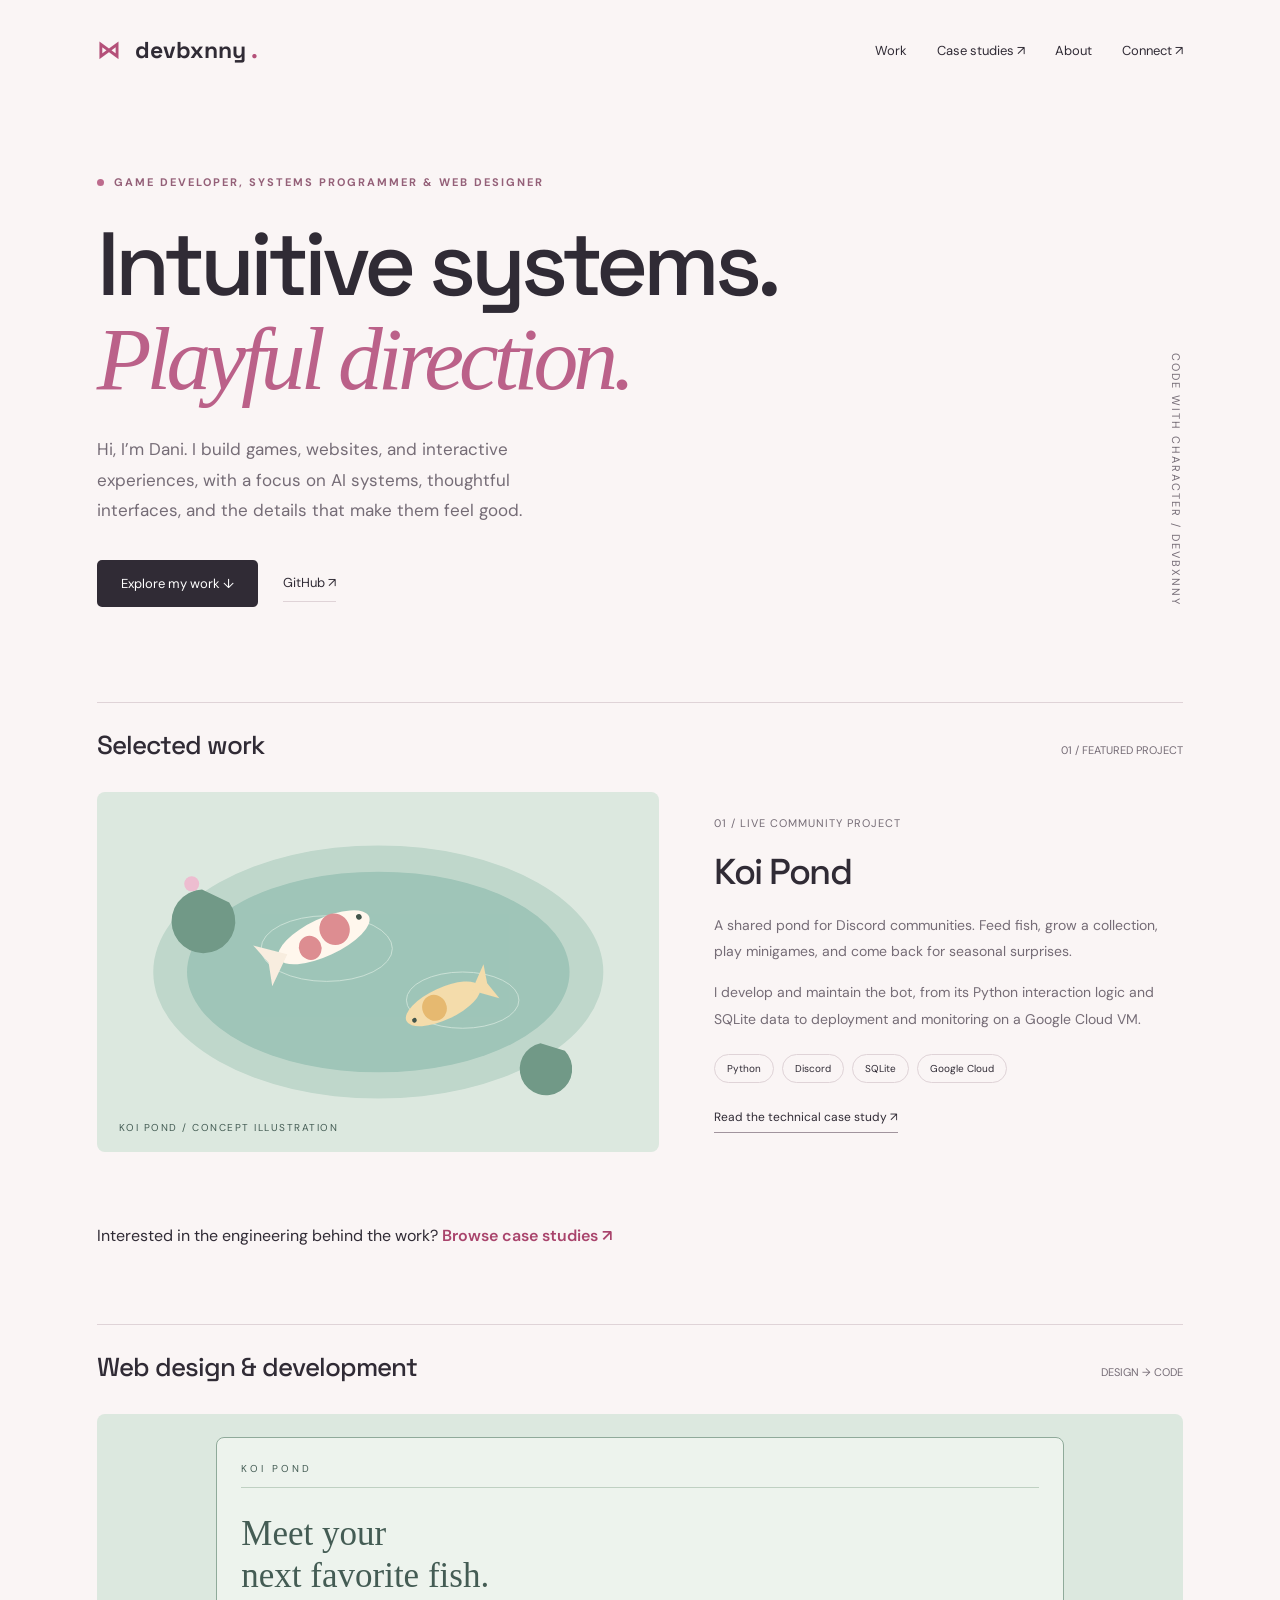
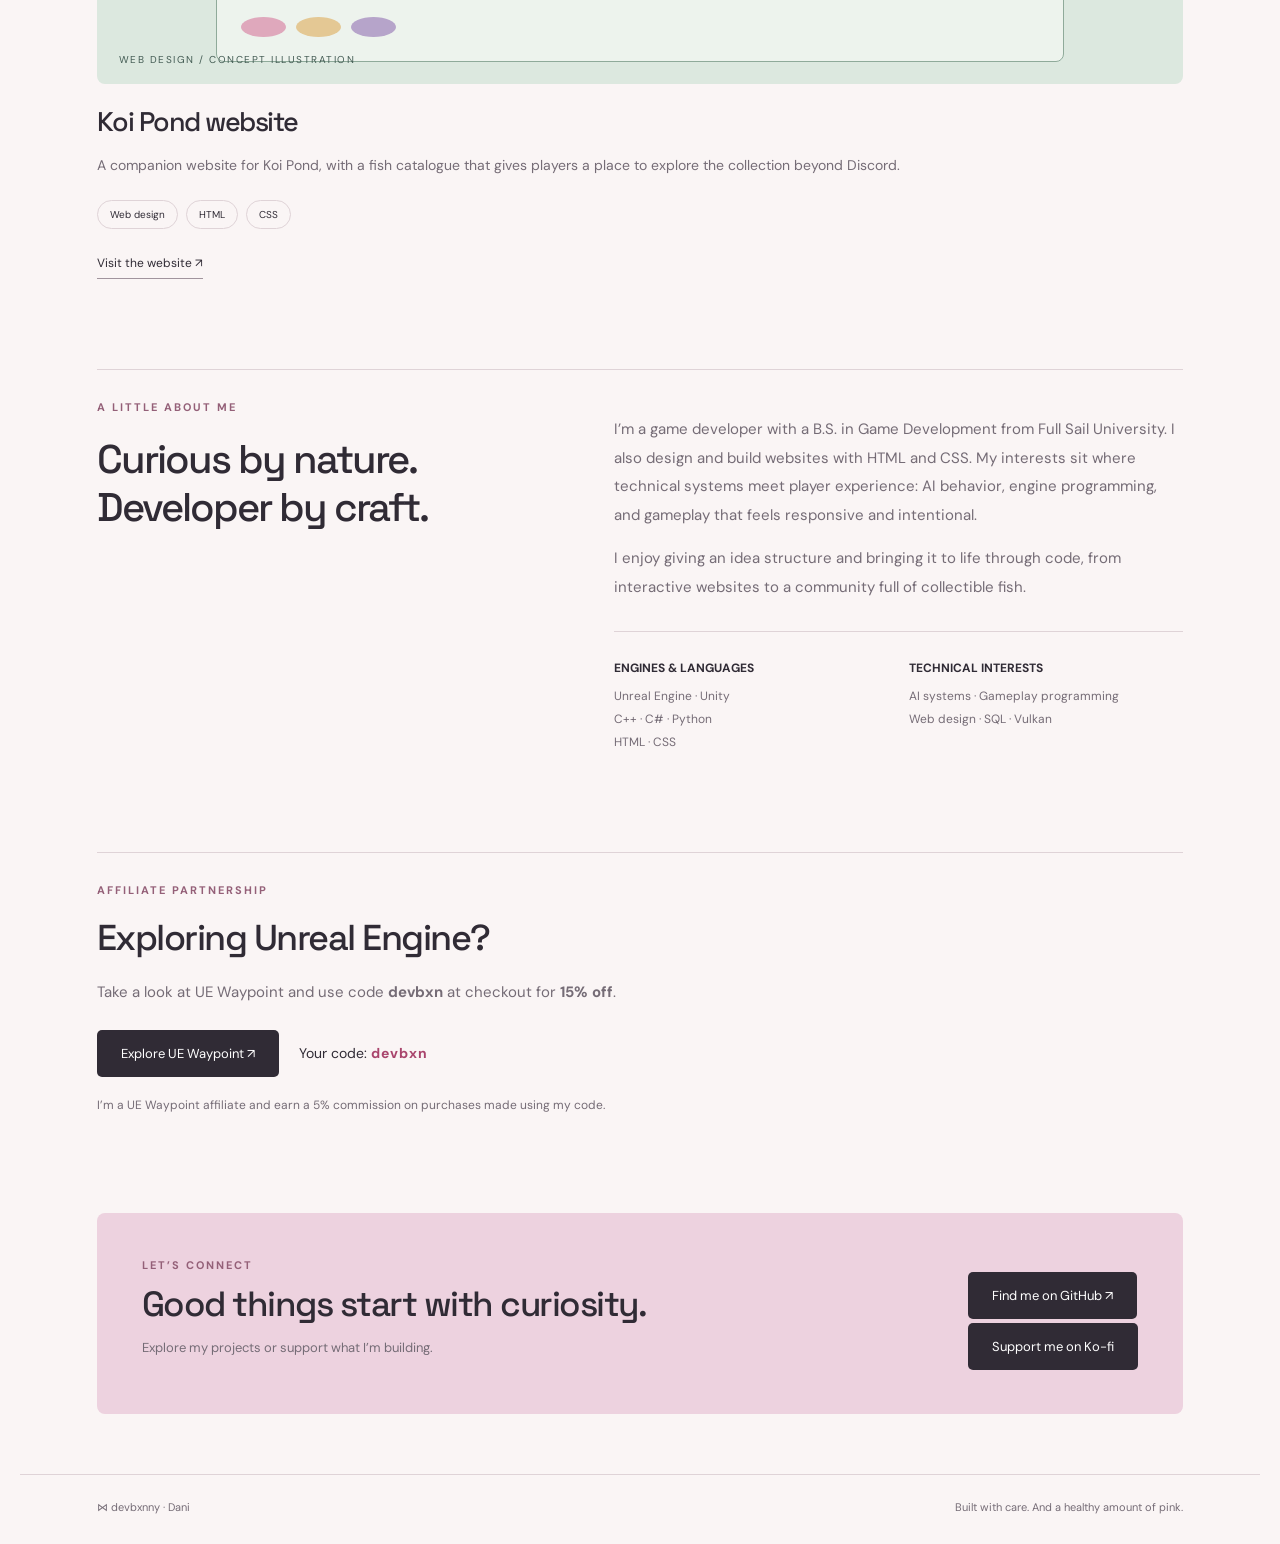
==== index.html @ 96ceda7b "Add files via upload" ====
<!doctype html>
<html lang="en">
  <head>
    <meta charset="utf-8">
    <meta name="viewport" content="width=device-width,initial-scale=1">
    <meta name="description" content="devbxnny's portfolio: game development, AI systems, and playful interactive experiences.">
    <title>
      devbxnny • Game Developer
    </title>
    <link rel="stylesheet" href="styles.css">
  </head>
  <body>
    <nav>
      <a class="brand" href="#">
        <span class="bow">
          ⋈
        </span>
        devbxnny
        <span style="color:#b45079">
          .
        </span>
      </a>
      <div class="links">
        <a href="#work">
          Work
        </a>
        <a href="studies/index.html">Case studies ↗</a>
        <a href="#about">
          About
        </a>
        <a href="#contact">
          Connect ↗
        </a>
      </div>
    </nav>
    <main>
      <section class="hero">
        <div class="eyebrow">
          <span class="dot">
          </span>
          Game developer, systems programmer & web designer
        </div>
        <h1>
          Intuitive systems.
          <br>
          <em>Playful direction.</em>
        </h1>
        <p class="intro">
          Hi, I’m Dani. I build games, websites, and interactive experiences, with a focus on AI systems, thoughtful interfaces, and the details that make them feel good.
        </p>
        <div class="actions">
          <a class="button" href="#work">
            Explore my work ↓
          </a>
          <a class="textlink" href="https://github.com/devbxnny" target="_blank" rel="noopener">
            GitHub ↗
          </a>
        </div>
        <span class="hero-index">
          CODE WITH CHARACTER / DEVBXNNY
        </span>
      </section>
      <section id="work">
        <div class="section-top">
          <h2>
            Selected work
          </h2>
          <span>
            01 / FEATURED PROJECT
          </span>
        </div>
        <article class="project">
          <div class="art pond">
            <svg viewBox="0 0 600 360" role="img" aria-label="Illustrated koi pond">
              <rect width="600" height="360" fill="#dce8df"/>
              <ellipse cx="300" cy="180" rx="240" ry="135" fill="#bfd7cb"/>
              <ellipse cx="300" cy="180" rx="204" ry="107" fill="#9fc5b8"/>
              <g fill="none" stroke="#e0eee5" opacity=".7">
                <ellipse cx="245" cy="155" rx="70" ry="35"/>
                <ellipse cx="390" cy="210" rx="60" ry="30"/>
              </g>
              <g transform="translate(242 143) rotate(-25)">
                <ellipse rx="53" ry="20" fill="#fff7ed"/>
                <path d="M-43 0 L-72 -24 L-65 0 L-72 24 Z" fill="#f8eddf"/>
                <ellipse cx="14" cy="-3" rx="16" ry="17" fill="#dd8d91"/>
                <ellipse cx="-18" cy="4" rx="12" ry="13" fill="#dd8d91"/>
                <circle cx="43" cy="-4" r="3" fill="#42554b"/>
              </g>
              <g transform="translate(369 214) rotate(155)">
                <ellipse rx="43" ry="17" fill="#f4dcab"/>
                <path d="M-34 0 L-57 -20 L-52 0 L-57 20 Z" fill="#f4dcab"/>
                <ellipse cx="10" cy="0" rx="13" ry="14" fill="#e6b970"/>
                <circle cx="35" cy="-3" r="2.5" fill="#42554b"/>
              </g>
              <g fill="#719987">
                <path d="M112 92 A34 34 0 1 0 141 106 L112 92"/>
                <path d="M473 256 A28 28 0 1 0 499 264 L473 256"/>
              </g>
              <circle cx="101" cy="86" r="8" fill="#edbdd0"/>
            </svg>
            <span class="art-caption">
              KOI POND / CONCEPT ILLUSTRATION
            </span>
          </div>
          <div>
            <span class="project-number">
              01 / LIVE COMMUNITY PROJECT
            </span>
            <h3>
              Koi Pond
            </h3>
            <p>
              A shared pond for Discord communities. Feed fish, grow a collection, play minigames, and come back for seasonal surprises.
            </p>
            <p>
              I develop and maintain the bot, from its Python interaction logic and SQLite data to deployment and monitoring on a Google Cloud VM.
            </p>
            <div class="tags">
              <span>
                Python
              </span>
              <span>
                Discord
              </span>
              <span>
                SQLite
              </span>
              <span>
                Google Cloud
              </span>
            </div>
            <a href="studies/koi-pond.html">Read the technical case study ↗</a>
          </div>
        </article>
        <p class="study-teaser">Interested in the engineering behind the work? <a href="studies/index.html">Browse case studies ↗</a></p>
      </section>
      <section id="web" style="margin-top:75px">
        <div class="section-top">
          <h2>
            Web design & development
          </h2>
          <span>
            DESIGN → CODE
          </span>
        </div>
        <div class="small-projects" style="grid-template-columns:1fr">

          <article>
            <div class="art room-art" style="background:#dce8df">
              <div style="width:78%;border:1px solid #8faa9a;border-radius:8px;padding:24px;background:#edf3ed;color:#445c54">
                <div style="font-size:10px;letter-spacing:3px;border-bottom:1px solid #bfd0c2;padding-bottom:12px">
                  KOI POND
                </div>
                <div style="font-family:Georgia,serif;font-size:35px;line-height:1.2;margin-top:25px">
                  Meet your
                  <br>
                  next favorite fish.
                </div>
                <div style="display:flex;gap:10px;margin-top:20px">
                  <span style="width:45px;height:20px;background:#dfa8bc;border-radius:50%">
                  </span>
                  <span style="width:45px;height:20px;background:#e4c894;border-radius:50%">
                  </span>
                  <span style="width:45px;height:20px;background:#b6a4ca;border-radius:50%">
                  </span>
                </div>
              </div>
              <span class="art-caption">
                WEB DESIGN / CONCEPT ILLUSTRATION
              </span>
            </div>
            <h3>
              Koi Pond website
            </h3>
            <p>
              A companion website for Koi Pond, with a fish catalogue that gives players a place to explore the collection beyond Discord.
            </p>
            <div class="tags">
              <span>
                Web design
              </span>
              <span>
                HTML
              </span>
              <span>
                CSS
              </span>
            </div>
            <a href="https://devbxnny.github.io/koipond-site/" target="_blank" rel="noopener">Visit the website ↗</a>
          </article>
        </div>
      </section>
      <section id="about" class="about">
        <div>
          <div class="eyebrow">
            A little about me
          </div>
          <h2>
            Curious by nature.
            <br>
            Developer by craft.
          </h2>
        </div>
        <div>
          <p>
            I’m a game developer with a B.S. in Game Development from Full Sail University. I also design and build websites with HTML and CSS. My interests sit where technical systems meet player experience: AI behavior, engine programming, and gameplay that feels responsive and intentional.
          </p>
          <p>
            I enjoy giving an idea structure and bringing it to life through code, from interactive websites to a community full of collectible fish.
          </p>
          <div class="skills">
            <div>
              <b>
                ENGINES & LANGUAGES
              </b>
              <p>
                Unreal Engine · Unity
                <br>
                C++ · C# · Python
                <br>
                HTML · CSS
              </p>
            </div>
            <div>
              <b>
                TECHNICAL INTERESTS
              </b>
              <p>
                AI systems · Gameplay programming
                <br>
                Web design · SQL · Vulkan
              </p>
            </div>
          </div>
        </div>
      </section>
      <section id="waypoint" class="affiliate" aria-labelledby="waypoint-title">
        <div class="eyebrow">Affiliate partnership</div>
        <h2 id="waypoint-title">Exploring Unreal Engine?</h2>
        <p>
          Take a look at UE Waypoint and use code <strong>devbxn</strong>
          at checkout for <strong>15% off</strong>.
        </p>
        <div class="affiliate-actions">
          <a class="button" href="https://waypoint.equalgamesindustries.com/"
             target="_blank" rel="sponsored noopener">Explore UE Waypoint ↗</a>
          <span class="affiliate-code">Your code: <strong>devbxn</strong></span>
        </div>
        <p class="affiliate-disclosure">
          I’m a UE Waypoint affiliate and earn a 5% commission on purchases
          made using my code.
        </p>
      </section>
      <section id="contact" class="contact">
        <div>
          <div class="eyebrow">Let’s connect</div>
          <h2>Good things start with curiosity.</h2>
          <p>Explore my projects or support what I’m building.</p>
        </div>
        <div class="contact-actions">
          <a class="button" href="https://github.com/devbxnny" target="_blank" rel="noopener">Find me on GitHub ↗</a>
          <div class="kofi-widget">
            <script src="https://storage.ko-fi.com/cdn/widget/Widget_2.js"></script>
            <script>
              if (typeof kofiwidget2 !== 'undefined') {
                kofiwidget2.init('Support me on Ko-fi', '#72a4f2', 'V7V858H6Z');
                kofiwidget2.draw();
              } else {
                document.write('<a class="button" href="https://ko-fi.com/V7V858H6Z" target="_blank" rel="noopener">Support me on Ko-fi</a>');
              }
            </script>
            <noscript><a class="button" href="https://ko-fi.com/V7V858H6Z">Support me on Ko-fi</a></noscript>
          </div>
        </div>
      </section>
    </main>
    <footer>
      <span>
        ⋈ devbxnny · Dani
      </span>
      <span>
        Built with care. And a healthy amount of pink.
      </span>
    </footer>
  </body>
</html>
---- styles.css ----
@import url('https://fonts.googleapis.com/css2?family=DM+Sans:wght@400;500;600;700&family=Space+Grotesk:wght@400;500;600;700&display=swap');
:root {
  --bg:#faf5f5;
  --ink:#302b35;
  --pink:#e895b5;
  --line:#dfd3d7;
  --muted:#756c76
}

* {
  box-sizing:border-box
}

html {
  scroll-behavior:smooth
}

body {
  margin:0;
  background:var(--bg);
  color:var(--ink);
  font-family:'DM Sans',sans-serif
}

a {
  color:inherit;
  text-decoration:none
}

button {
  font:inherit
}

nav,main,footer {
  max-width:1240px;
  margin:auto;
  padding:0 6%
}

nav {
  height:100px;
  display:flex;
  align-items:center;
  justify-content:space-between
}

.brand {
  font-family:'Space Grotesk',sans-serif;
  font-weight:700;
  font-size:23px
}

.bow {
  color:#b45079;
  margin-right:9px
}

nav .links {
  display:flex;
  gap:30px;
  font-size:13px
}

nav a:hover {
  color:#a9446c
}

.hero {
  padding:75px 0 95px;
  position:relative
}

.eyebrow {
  text-transform:uppercase;
  letter-spacing:2px;
  font-size:11px;
  font-weight:700;
  color:#946078;
  display:flex;
  align-items:center;
  gap:10px
}

.dot {
  width:7px;
  height:7px;
  background:#bd6b8d;
  border-radius:50%
}

h1,h2,h3 {
  font-family:'Space Grotesk',sans-serif
}

h1 {
  font-size:clamp(54px,7vw,92px);
  font-weight:500;
  line-height:1.05;
  letter-spacing:-5px;
  margin:28px 0;
  max-width:850px
}

h1 em {
  font-family:Georgia,serif;
  color:#bb6189;
  font-weight:400
}

.intro {
  max-width:500px;
  color:var(--muted);
  font-size:17px;
  line-height:1.8
}

.actions {
  display:flex;
  gap:25px;
  align-items:center;
  margin-top:34px
}

.button {
  background:var(--ink);
  color:white;
  padding:15px 24px;
  border-radius:5px;
  font-size:13px
}

.textlink {
  font-size:13px;
  border-bottom:1px solid var(--line);
  padding:10px 0
}

.hero-index {
  position:absolute;
  right:0;
  bottom:96px;
  font-size:11px;
  color:var(--muted);
  writing-mode:vertical-rl;
  letter-spacing:2px
}

.section-top {
  border-top:1px solid var(--line);
  padding-top:25px;
  display:flex;
  align-items:baseline;
  justify-content:space-between;
  margin-bottom:30px
}

.section-top h2 {
  font-size:26px;
  font-weight:500;
  margin:0;
  letter-spacing:-1px
}

.section-top span {
  font-size:11px;
  color:var(--muted)
}

.project {
  display:grid;
  grid-template-columns:1.2fr 1fr;
  gap:55px;
  align-items:center;
  margin-bottom:70px
}

.art {
  height:360px;
  background:#efc5d6;
  border-radius:8px;
  overflow:hidden;
  position:relative
}

.pond {
  background:#dce8df
}

.pond svg {
  width:100%;
  height:100%
}

.art-caption {
  position:absolute;
  bottom:18px;
  left:22px;
  font-size:10px;
  letter-spacing:1.5px;
  color:#445c54
}

.project-number {
  font-size:11px;
  color:var(--muted);
  letter-spacing:1px
}

h3 {
  font-size:36px;
  font-weight:500;
  letter-spacing:-1.5px;
  margin:17px 0
}

.project p {
  font-size:14px;
  color:var(--muted);
  line-height:1.9
}

.tags {
  display:flex;
  flex-wrap:wrap;
  gap:8px;
  margin:22px 0
}

.tags span {
  font-size:10px;
  border:1px solid var(--line);
  border-radius:25px;
  padding:7px 12px
}

.project a {
  display:inline-block;
  font-size:12px;
  border-bottom:1px solid #a1949d;
  padding-bottom:7px
}

.small-projects {
  display:grid;
  grid-template-columns:1fr 1fr;
  gap:30px
}

.small-projects .art {
  height:270px
}

.small-projects h3 {
  font-size:27px;
  margin:20px 0 12px
}

.small-projects a {
  display:inline-block;
  font-size:12px;
  border-bottom:1px solid #a1949d;
  padding-bottom:7px
}

.small-projects p {
  font-size:14px;
  color:var(--muted);
  line-height:1.8
}

.system-art {
  background:#33343e;
  display:flex;
  align-items:center;
  justify-content:center
}

.tree {
  position:relative;
  width:230px;
  height:175px
}

.node {
  position:absolute;
  border:1px solid #dca6c0;
  background:#43404e;
  width:46px;
  height:46px;
  transform:rotate(45deg);
  border-radius:6px;
  box-shadow:0 0 24px #df92b320
}

.node:nth-child(1) {
  left:92px;
  top:0
}

.node:nth-child(2) {
  left:20px;
  top:115px
}

.node:nth-child(3) {
  left:164px;
  top:115px
}

.tree svg {
  position:absolute;
  width:230px;
  height:175px
}

.room-art {
  background:#f0d9d9;
  display:flex;
  align-items:center;
  justify-content:center
}

.room {
  width:230px;
  height:180px;
  border:2px solid #b88498;
  background:#f7e9e7;
  box-shadow:16px 16px 0 #d9b3c1;
  position:relative
}

.window {
  position:absolute;
  top:20px;
  left:85px;
  width:62px;
  height:60px;
  background:linear-gradient(90deg,transparent 47%,#c198aa 47%,#c198aa 53%,transparent 53%),linear-gradient(transparent 47%,#c198aa 47%,#c198aa 53%,transparent 53%),#d5e4e5;
  border:3px solid #c198aa
}

.bed {
  position:absolute;
  left:20px;
  bottom:20px;
  width:100px;
  height:45px;
  background:#df9eb9;
  border:2px solid #b88498;
  border-radius:5px
}

.bed:before {
  content:'';
  position:absolute;
  background:#fff6f4;
  left:4px;
  top:5px;
  width:28px;
  height:25px;
  border-radius:3px
}

.plant {
  position:absolute;
  right:26px;
  bottom:20px;
  width:26px;
  height:30px;
  background:#b67c94;
  border-radius:0 0 8px 8px
}

.plant:before {
  content:'';
  position:absolute;
  width:25px;
  height:40px;
  left:0;
  bottom:24px;
  border-radius:80% 0;
  background:#87a591;
  transform:rotate(-20deg)
}

.about {
  display:grid;
  grid-template-columns:1fr 1.3fr;
  gap:80px;
  margin:90px 0;
  padding-top:30px;
  border-top:1px solid var(--line)
}

.about h2 {
  font-size:40px;
  letter-spacing:-2px;
  font-weight:500;
  line-height:1.2;
  margin:22px 0
}

.about p {
  color:var(--muted);
  font-size:15px;
  line-height:1.9
}

.skills {
  display:grid;
  grid-template-columns:1fr 1fr;
  gap:20px;
  border-top:1px solid var(--line);
  margin-top:30px;
  padding-top:24px
}

.skills b {
  font-size:12px
}

.skills p {
  font-size:12px;
  margin:8px 0
}

.contact {
  background:#edd2df;
  border-radius:8px;
  padding:45px;
  display:flex;
  align-items:center;
  justify-content:space-between;
  margin-bottom:60px
}

.contact h2 {
  font-size:35px;
  letter-spacing:-1.5px;
  font-weight:500;
  margin:10px 0
}

.contact p {
  font-size:13px;
  color:var(--muted)
}

footer {
  border-top:1px solid var(--line);
  padding-top:25px;
  padding-bottom:30px;
  display:flex;
  justify-content:space-between;
  font-size:11px;
  color:var(--muted)
}

a:focus-visible {
  outline:3px solid #b45079;
  outline-offset:5px
}

@media(max-width:700px) {
  nav {
    height:80px
  }
  .links {
    gap:16px!important
  }
  .hero {
    padding:50px 0 65px
  }
  h1 {
    letter-spacing:-3px
  }
  .hero-index {
    display:none
  }
  .project,.about {
    grid-template-columns:1fr;
    gap:25px
  }
  .small-projects {
    grid-template-columns:1fr
  }
  .art {
    height:280px
  }
  .about {
    margin:65px 0;
    gap:5px
  }
  .contact {
    padding:28px;
    display:block
  }
  .contact .button {
    display:inline-block;
    margin-top:15px
  }
  footer {
    gap:20px;
    line-height:1.7
  }
  .section-top span {
    max-width:100px;
    text-align:right
  }
}

/* UE Waypoint affiliate partnership */
.affiliate {
  border-top: 1px solid var(--line);
  padding: 30px 0 50px;
  margin-bottom: 35px;
}

.affiliate h2 {
  font-size: clamp(28px, 4vw, 36px);
  font-weight: 500;
  letter-spacing: -1.5px;
  margin: 18px 0;
}

.affiliate p {
  max-width: 600px;
  font-size: 15px;
  line-height: 1.8;
  color: var(--muted);
}

.affiliate-actions {
  display: flex;
  flex-wrap: wrap;
  align-items: center;
  gap: 20px;
  margin: 24px 0 18px;
}

.affiliate-code {
  font-size: 14px;
}

.affiliate-code strong {
  color: #a9446c;
  letter-spacing: 1px;
}

.affiliate .affiliate-disclosure {
  font-size: 12px;
}

/* GitHub and Ko-fi contact buttons */
.contact { gap: 30px; flex-wrap: wrap; }
.contact-actions { display: flex; flex-direction: column; align-items: flex-start; gap: 16px; }
.contact-actions > .button { display: inline-block; text-align: center; }
@media (max-width: 700px) {
  .contact-actions { margin-top: 24px; }
  .contact-actions .button { margin-top: 0; }
}

/* Portfolio case study pages */
.study-hero{padding:85px 0 48px;max-width:850px}
.study-hero h1{font-size:clamp(44px,7vw,82px);letter-spacing:-3px;line-height:1.05;margin:16px 0 22px}
.study-hero p{font-size:18px;line-height:1.8;color:var(--muted);max-width:700px}
.study-eyebrow{font-size:11px;letter-spacing:2px;text-transform:uppercase;color:#a9446c;font-weight:700}
.study-grid{display:grid;grid-template-columns:repeat(2,minmax(0,1fr));gap:22px;margin:24px 0 90px}
.study-card{border:1px solid var(--line);border-radius:12px;padding:32px;background:#fffdfd;display:flex;flex-direction:column;gap:12px}
.study-card h2{font-size:30px;margin:0;font-weight:500}
.study-card p{color:var(--muted);line-height:1.8;margin:0}
.study-card a,.study-teaser a,.study-content a{color:#a9446c;font-weight:600}
.study-card .tags{margin:8px 0}
.study-content{max-width:820px;padding-bottom:85px}
.study-content section{border-top:1px solid var(--line);padding:34px 0}
.study-content h2{font-size:clamp(25px,4vw,36px);font-weight:500;letter-spacing:-1px;margin:0 0 15px}
.study-content p,.study-content li{line-height:1.9;color:var(--muted);font-size:16px}
.study-content ul{padding-left:24px}
.study-meta{display:flex;gap:10px;flex-wrap:wrap;margin:28px 0}
.study-meta span{border:1px solid var(--line);border-radius:100px;padding:8px 14px;font-size:12px}
.study-note{padding:20px 24px;background:#f7edf1;border-left:3px solid #b45079;border-radius:6px;color:#624b57;line-height:1.7}
.study-teaser{margin-top:24px;line-height:1.7}
.study-back{display:inline-block;margin-top:35px;color:#a9446c}
@media(max-width:700px){.study-grid{grid-template-columns:1fr}.study-hero{padding:55px 0 30px}.study-card{padding:24px}}

/* Rich technical case study */
.case-stats{display:grid;grid-template-columns:repeat(3,1fr);gap:12px;margin:30px 0 12px}.case-stats div{padding:19px;background:#f8edf2;border:1px solid var(--line);border-radius:12px;display:flex;flex-direction:column;gap:6px}.case-stats strong{font-size:clamp(23px,3vw,36px);color:#a9446c}.case-stats span,.case-footnote{font-size:12px!important;color:var(--muted)!important;line-height:1.6!important}.case-figure{margin:25px 0 34px}.case-figure a{display:block;border:1px solid var(--line);border-radius:12px;overflow:hidden;background:#f5e7ee}.case-figure img{display:block;width:100%;height:auto;max-height:700px;object-fit:contain;object-position:left center}.case-figure figcaption{font-size:13px;color:var(--muted);line-height:1.6;margin-top:10px}.case-hero-image img{max-height:680px}.case-gallery{display:grid;grid-template-columns:repeat(2,minmax(0,1fr));gap:18px}.case-gallery img{height:360px;object-fit:contain}.case-code img{max-height:850px}.study-content h3{font-size:20px;margin:28px 0 8px}.study-content code{font-size:.9em;background:#f8edf2;padding:2px 5px;border-radius:4px}.case-diagram{display:flex;align-items:center;gap:12px;justify-content:space-between;background:#f8edf2;border:1px solid var(--line);border-radius:12px;padding:25px 18px;margin:24px 0 8px}.case-diagram div{flex:1;text-align:center;background:white;border:1px solid var(--line);border-radius:9px;padding:17px 8px;font-weight:600;color:#a9446c}.case-diagram small{display:block;font-weight:400;color:var(--muted);margin-top:6px}.case-diagram b{color:#a9446c}@media(max-width:700px){.case-gallery{grid-template-columns:1fr}.case-gallery img{height:auto;max-height:550px}.case-stats{grid-template-columns:1fr}.case-diagram{flex-direction:column}.case-diagram div{width:100%}.case-diagram b{transform:rotate(90deg)}}
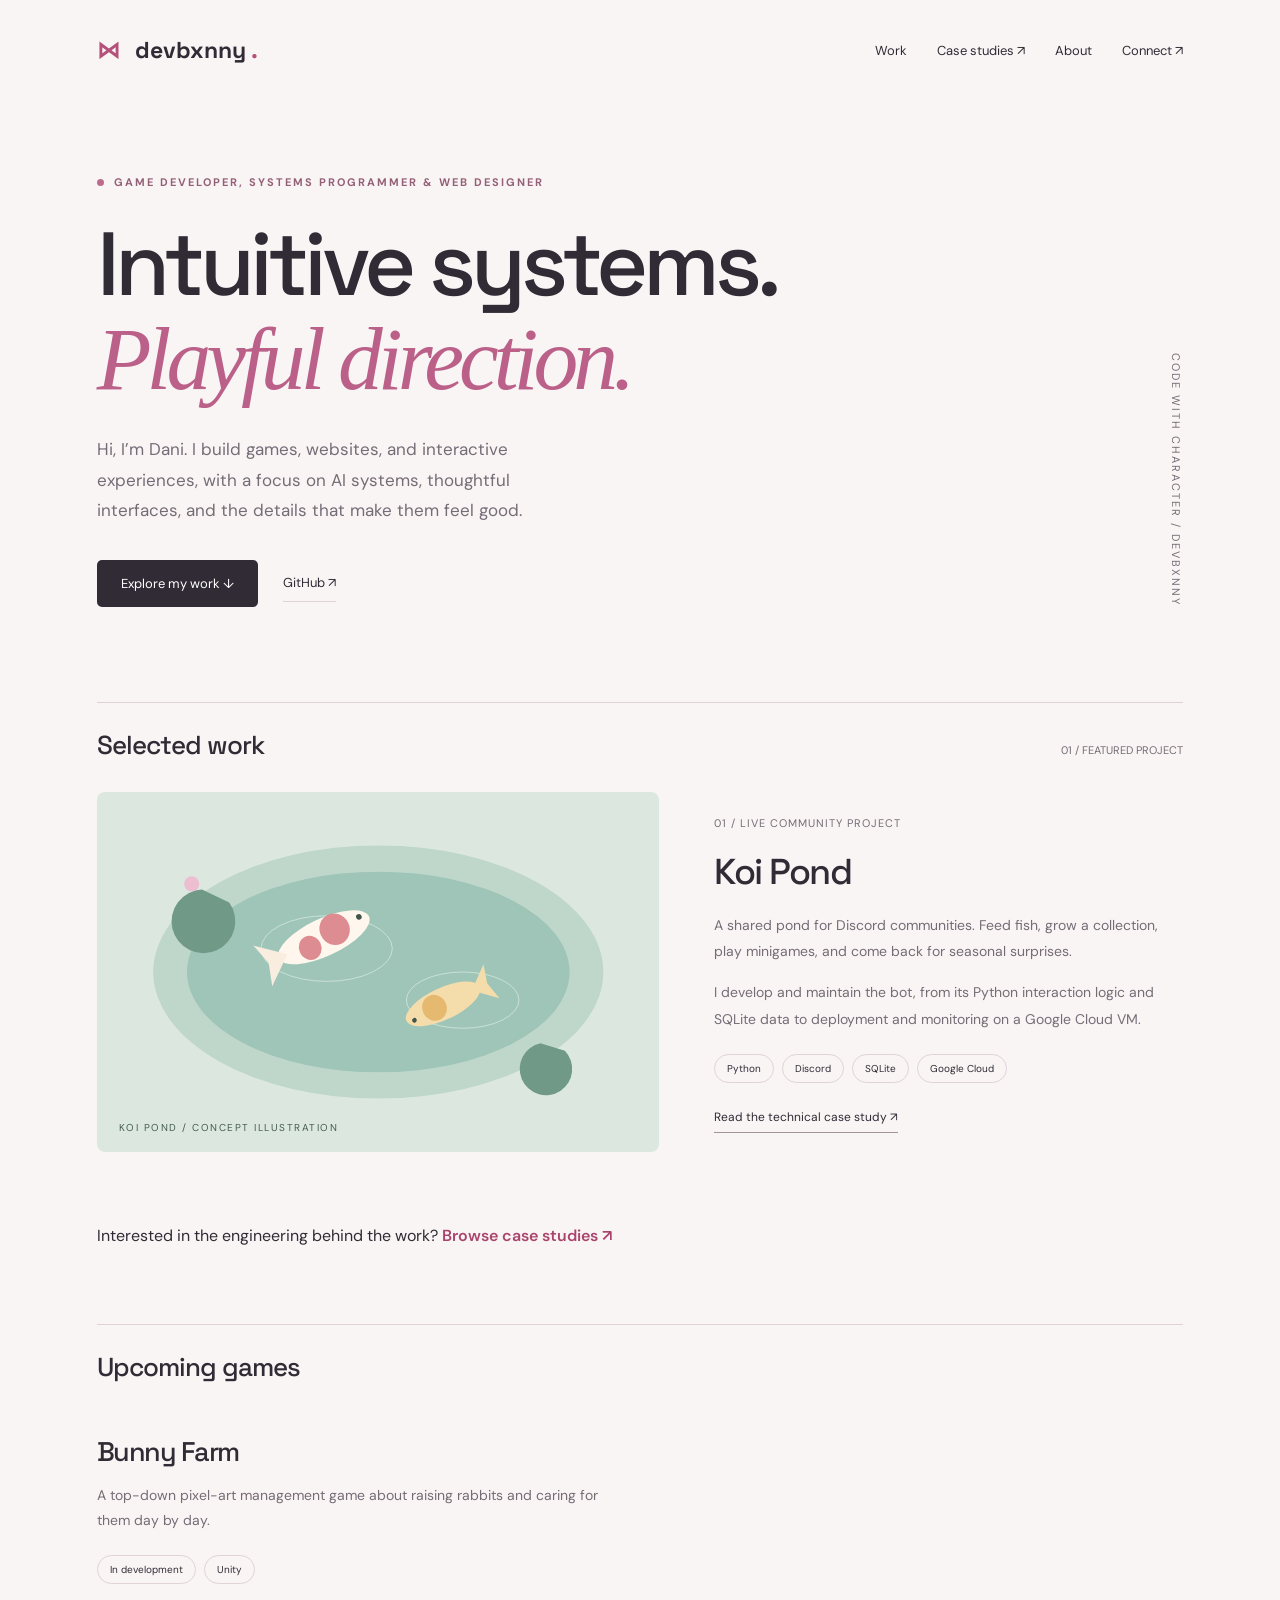
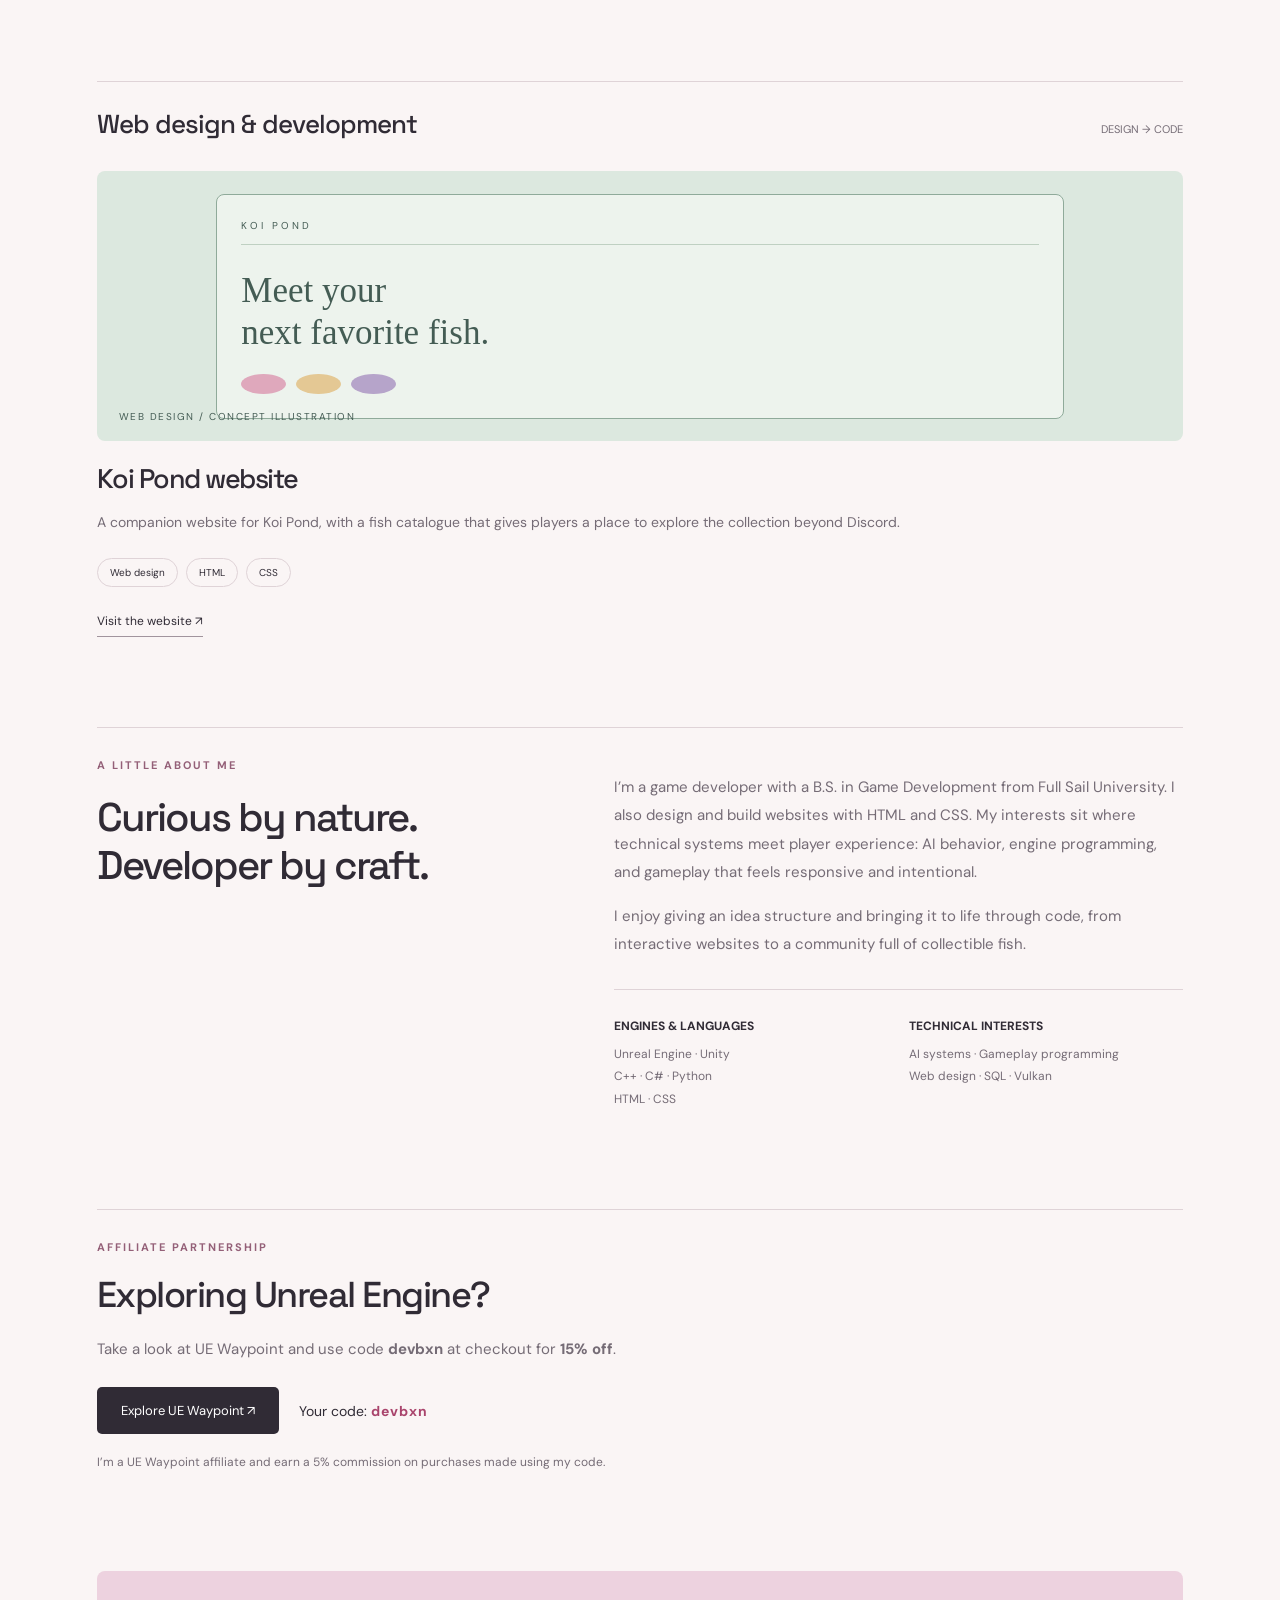
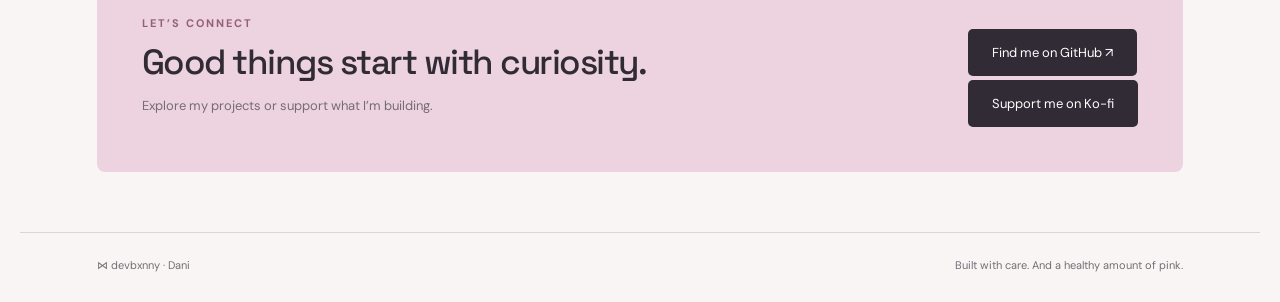
==== commit 957baab9: "List Bunny Farm under upcoming games" ====
--- a/index.html
+++ b/index.html
@@ -134,6 +134,27 @@
         </article>
         <p class="study-teaser">Interested in the engineering behind the work? <a href="studies/index.html">Browse case studies ↗</a></p>
       </section>
+      <section id="upcoming" aria-labelledby="upcoming-title" style="margin-top:75px">
+        <div class="section-top">
+          <h2 id="upcoming-title">
+            Upcoming games
+          </h2>
+        </div>
+        <div class="small-projects">
+          <article id="bunny-farm">
+            <h3>
+              Bunny Farm
+            </h3>
+            <p>
+              A top-down pixel-art management game about raising rabbits and caring for them day by day.
+            </p>
+            <div class="tags">
+              <span>In development</span>
+              <span>Unity</span>
+            </div>
+          </article>
+        </div>
+      </section>
       <section id="web" style="margin-top:75px">
         <div class="section-top">
           <h2>
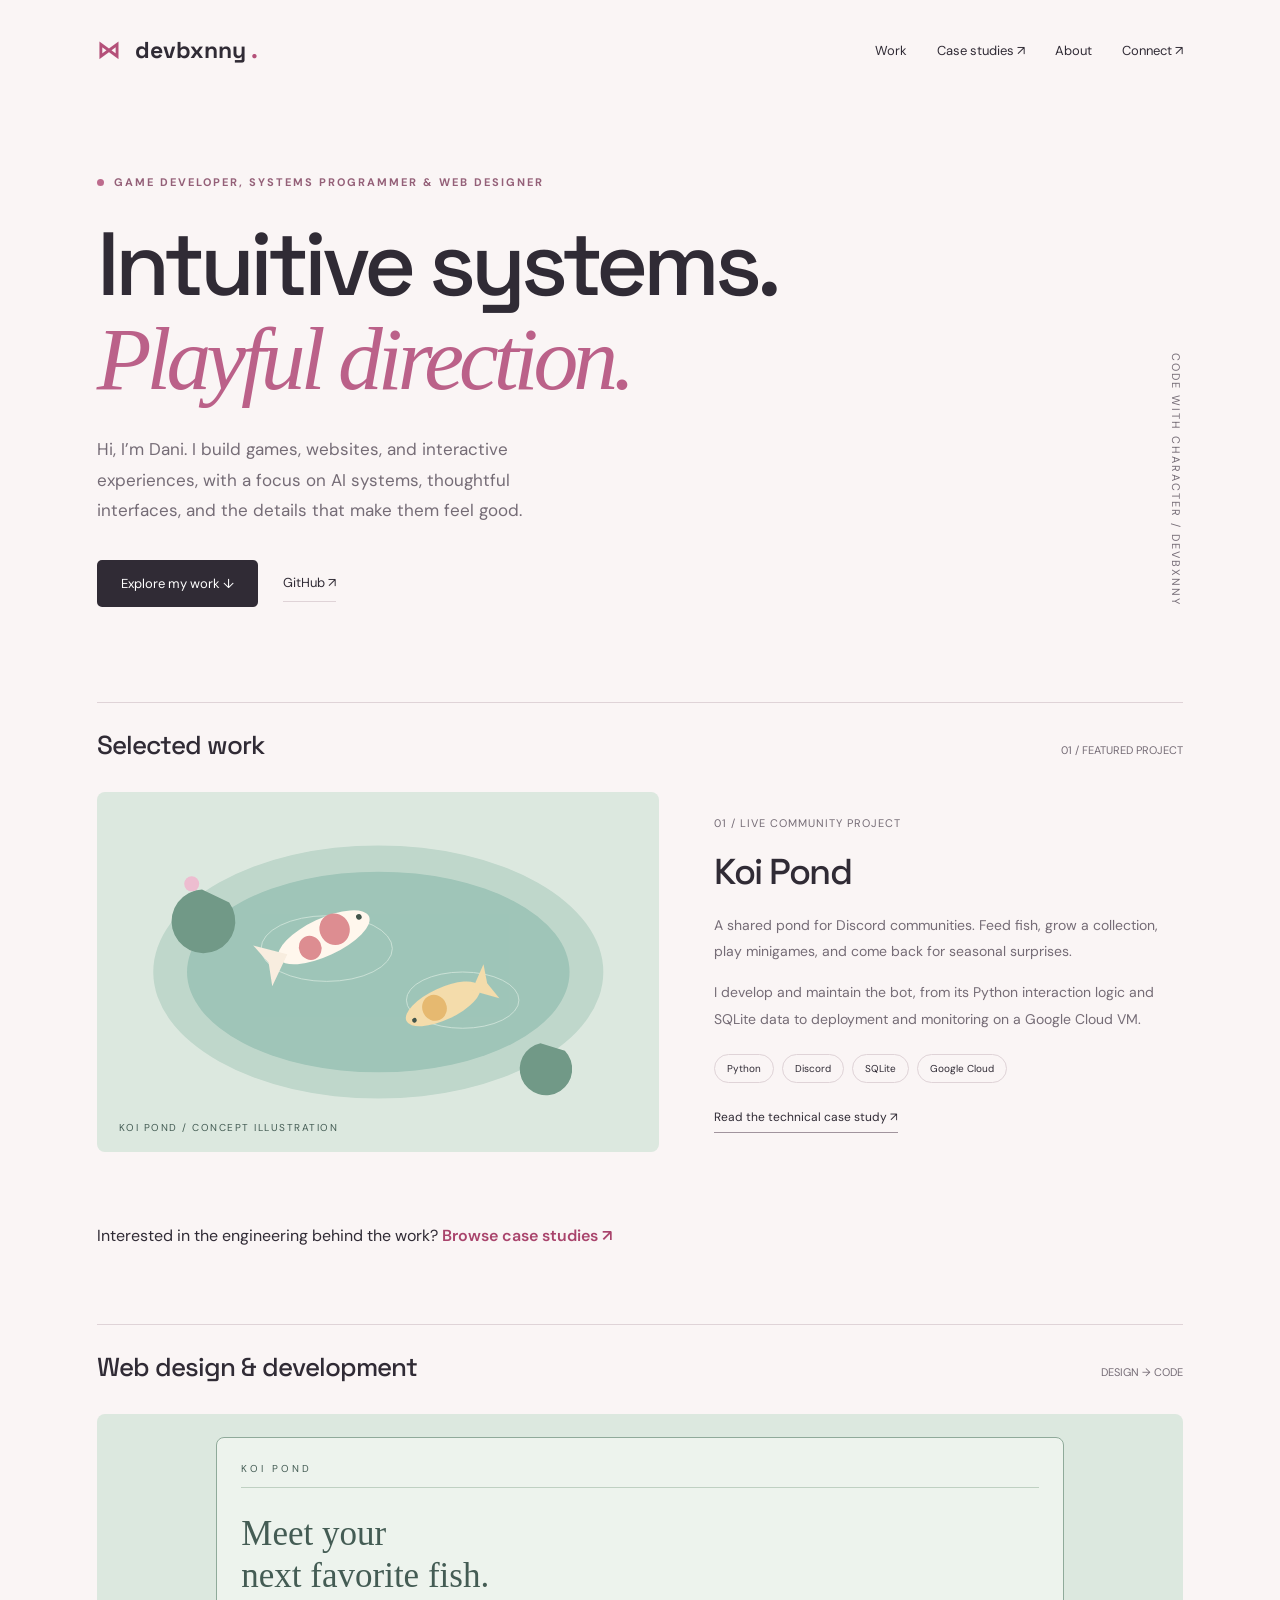
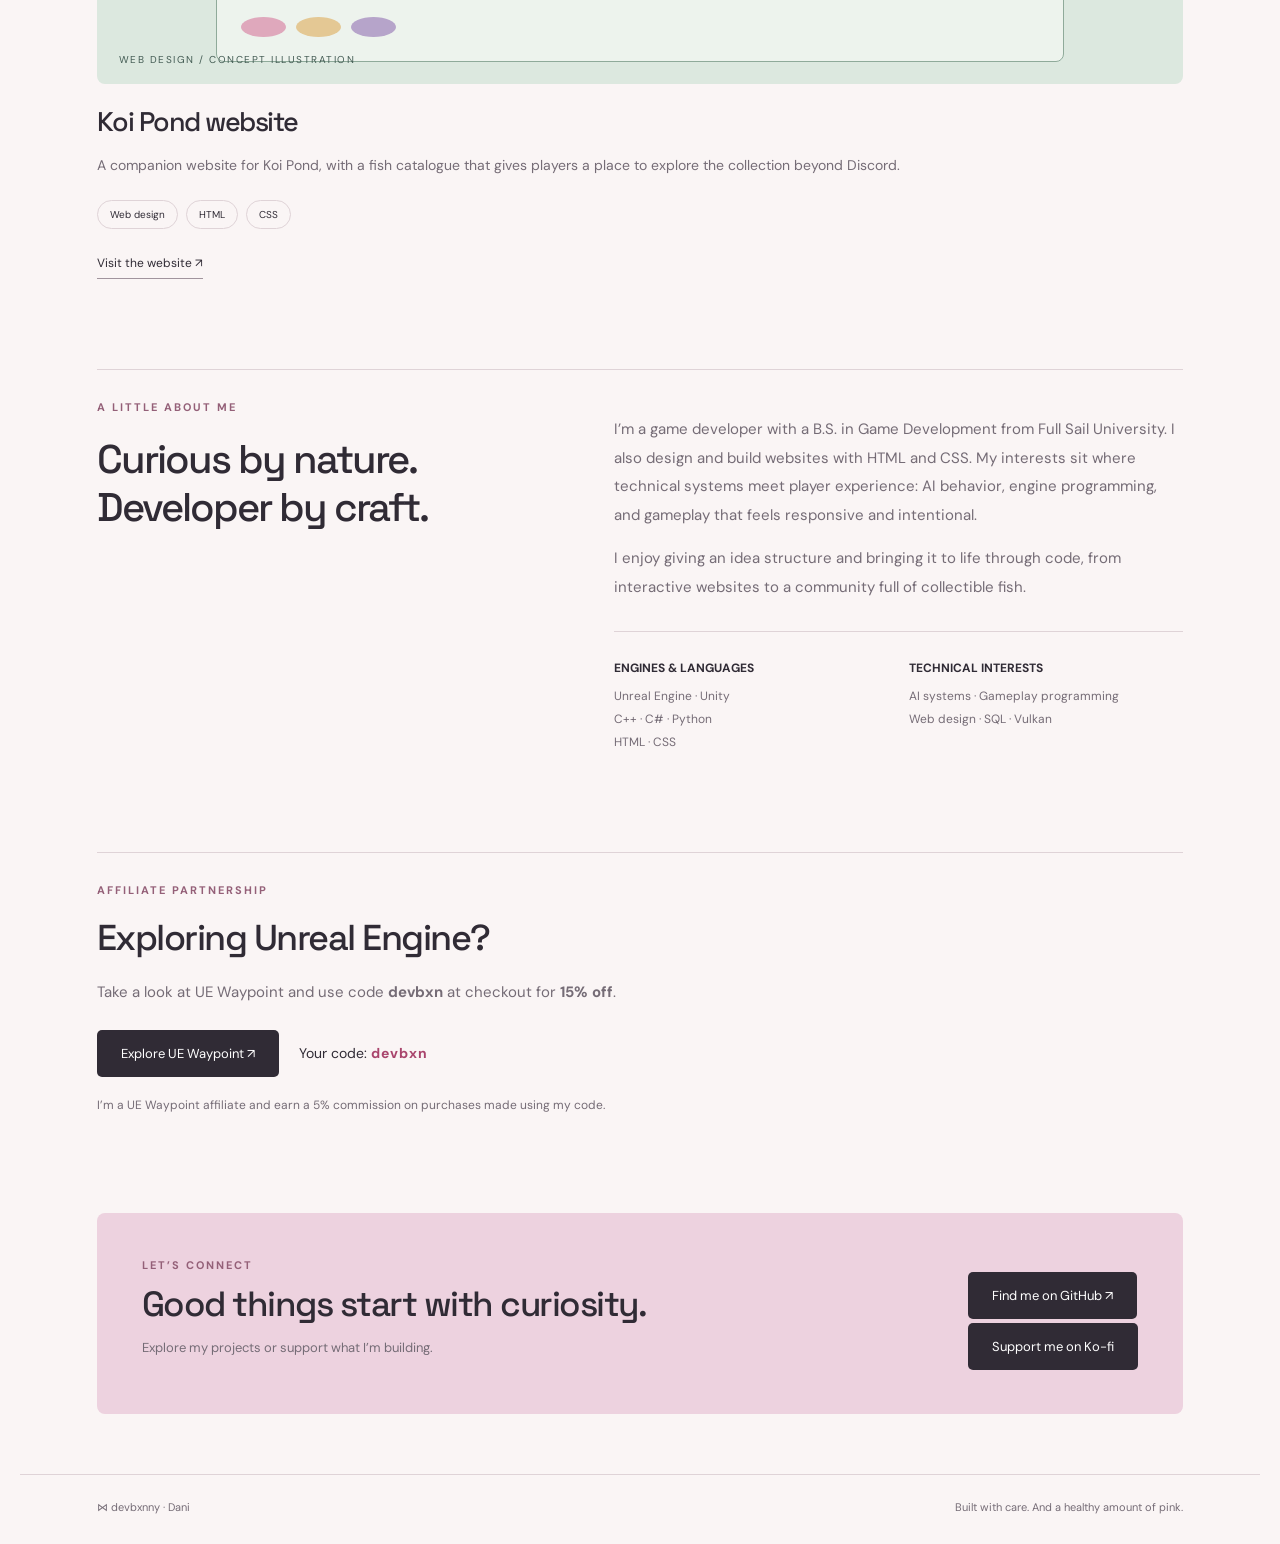
==== commit e298f5a2: "Revert Bunny Farm listing pending preview" ====
--- a/index.html
+++ b/index.html
@@ -134,27 +134,6 @@
         </article>
         <p class="study-teaser">Interested in the engineering behind the work? <a href="studies/index.html">Browse case studies ↗</a></p>
       </section>
-      <section id="upcoming" aria-labelledby="upcoming-title" style="margin-top:75px">
-        <div class="section-top">
-          <h2 id="upcoming-title">
-            Upcoming games
-          </h2>
-        </div>
-        <div class="small-projects">
-          <article id="bunny-farm">
-            <h3>
-              Bunny Farm
-            </h3>
-            <p>
-              A top-down pixel-art management game about raising rabbits and caring for them day by day.
-            </p>
-            <div class="tags">
-              <span>In development</span>
-              <span>Unity</span>
-            </div>
-          </article>
-        </div>
-      </section>
       <section id="web" style="margin-top:75px">
         <div class="section-top">
           <h2>
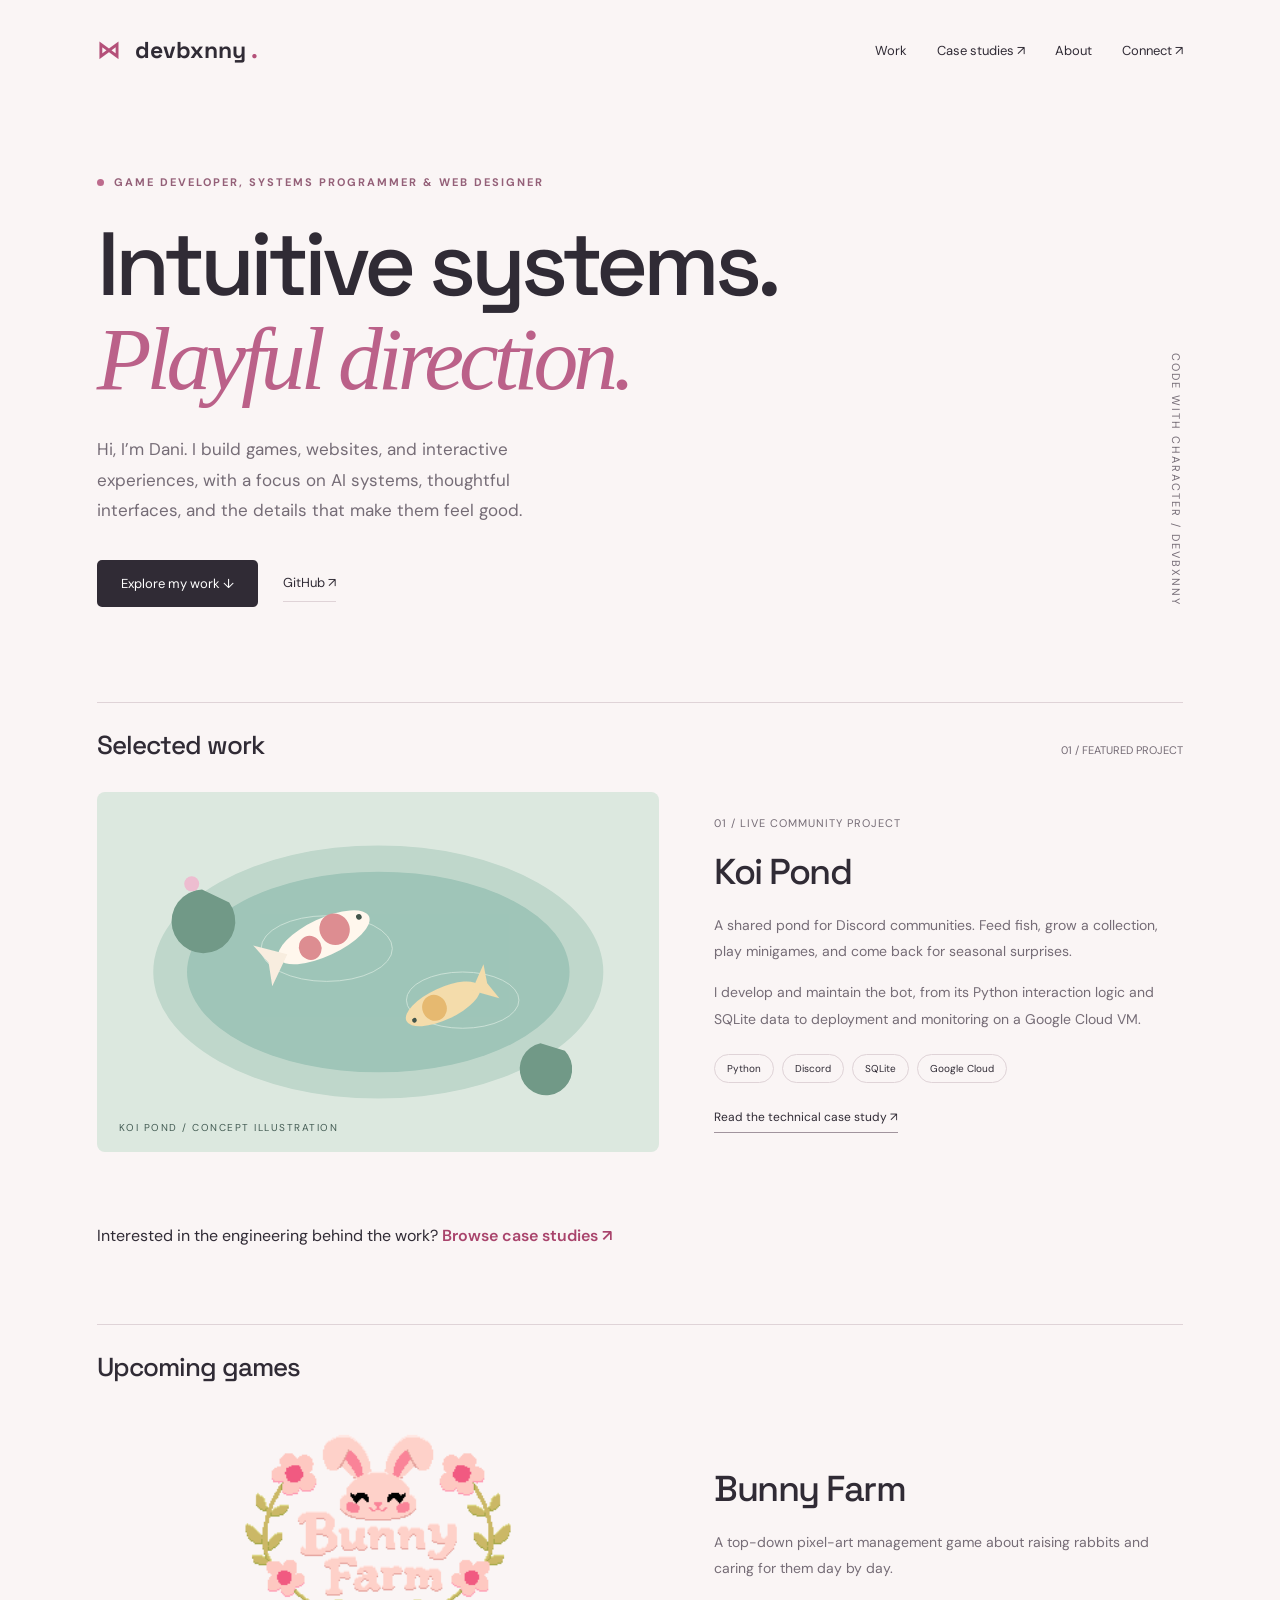
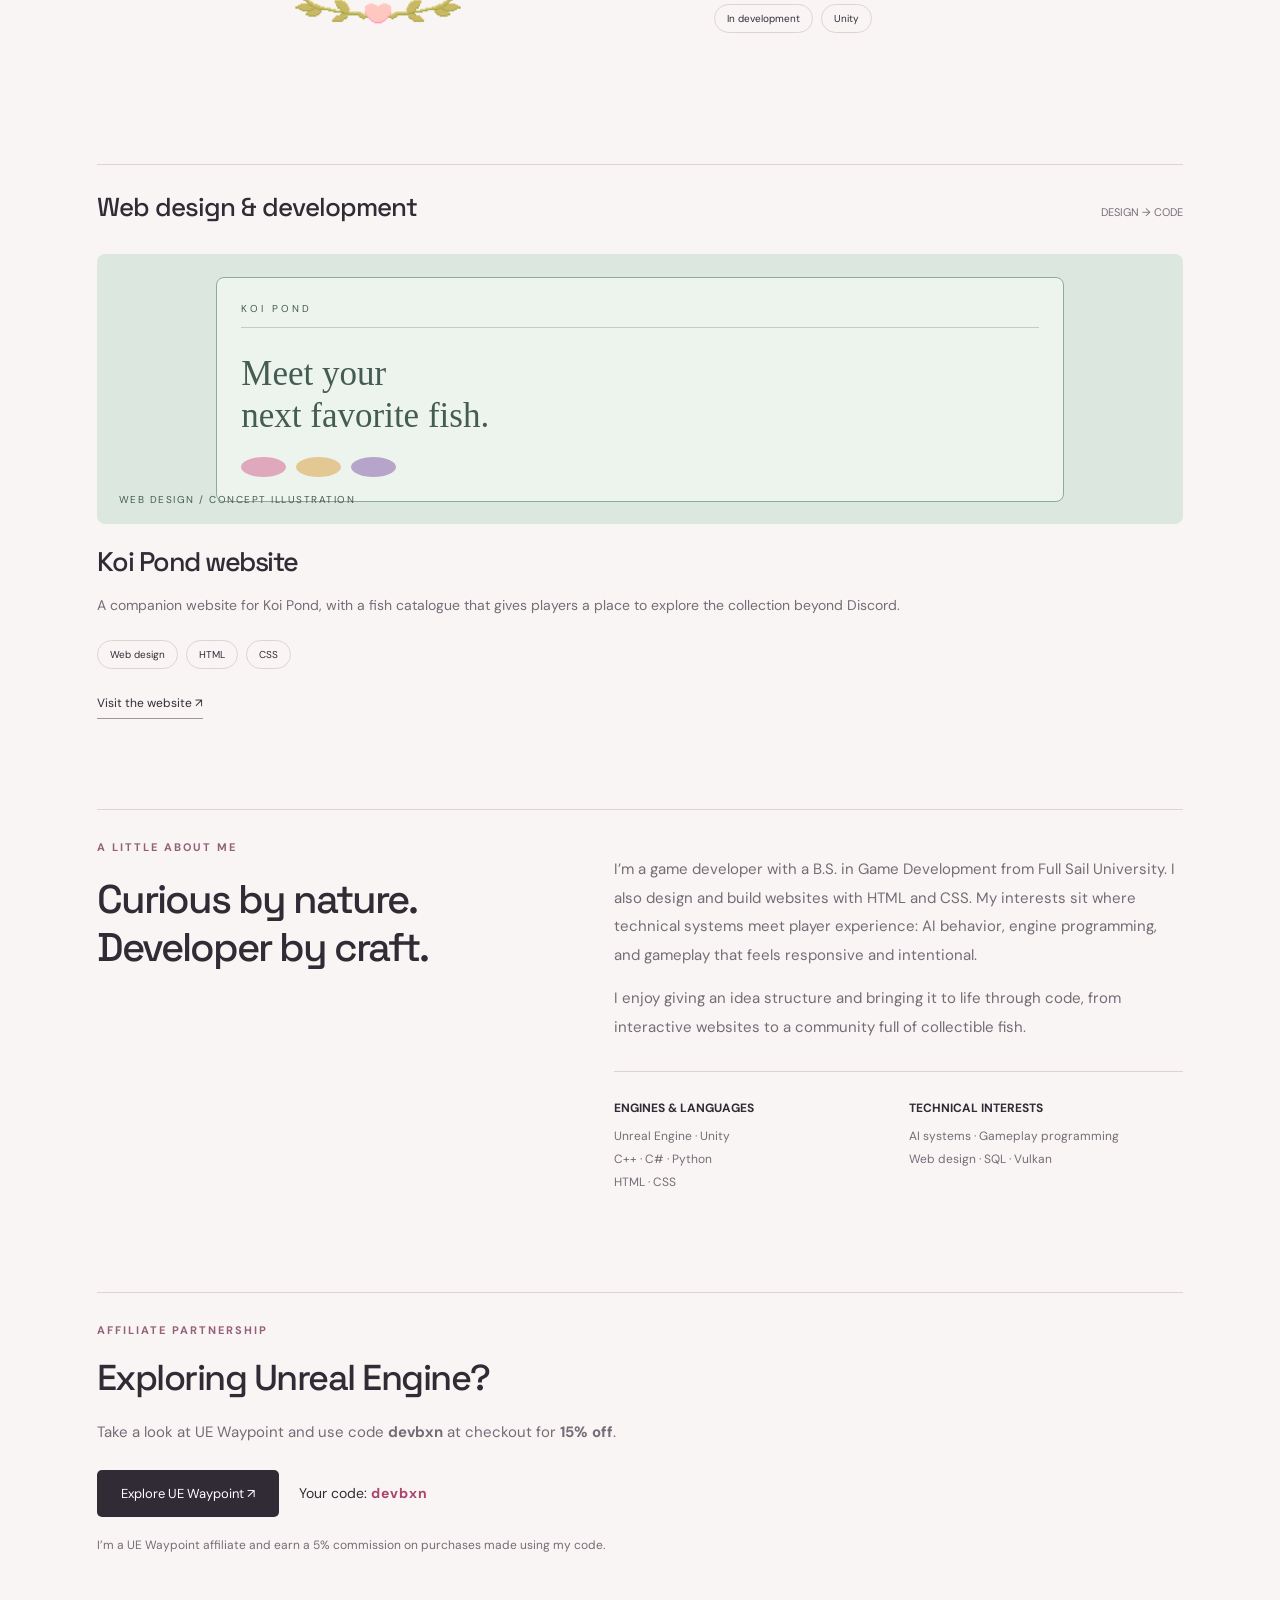
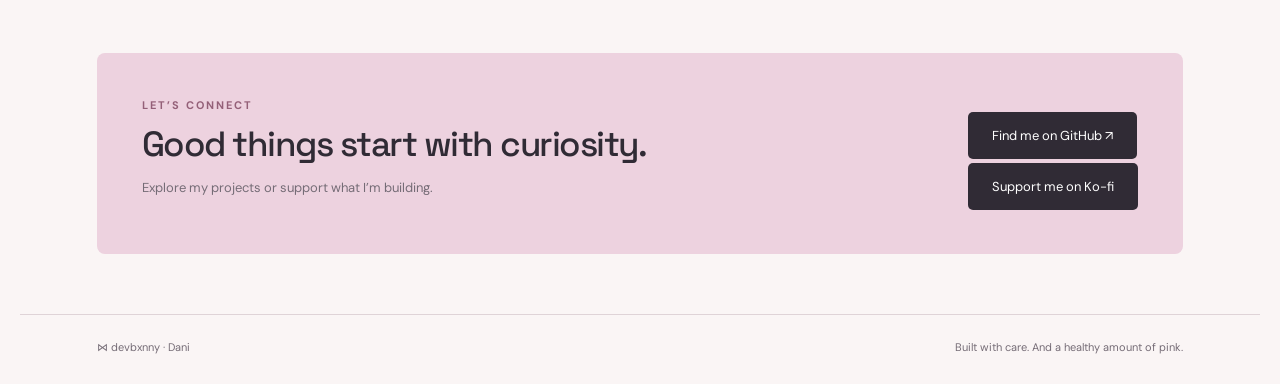
==== commit 98bd8cce: "Add Bunny Farm to upcoming games" ====
--- a/index.html
+++ b/index.html
@@ -134,6 +134,30 @@
         </article>
         <p class="study-teaser">Interested in the engineering behind the work? <a href="studies/index.html">Browse case studies ↗</a></p>
       </section>
+      <section id="upcoming" aria-labelledby="upcoming-title" style="margin-top:75px">
+        <div class="section-top">
+          <h2 id="upcoming-title">
+            Upcoming games
+          </h2>
+        </div>
+        <article id="bunny-farm" class="project">
+          <div class="art bunny-farm-art">
+            <img src="assets/bunny-farm-logo.png" width="320" height="180" alt="">
+          </div>
+          <div>
+            <h3>
+              Bunny Farm
+            </h3>
+            <p>
+              A top-down pixel-art management game about raising rabbits and caring for them day by day.
+            </p>
+            <div class="tags">
+              <span>In development</span>
+              <span>Unity</span>
+            </div>
+          </div>
+        </article>
+      </section>
       <section id="web" style="margin-top:75px">
         <div class="section-top">
           <h2>
--- a/styles.css
+++ b/styles.css
@@ -585,3 +585,21 @@
 
 /* Rich technical case study */
 .case-stats{display:grid;grid-template-columns:repeat(3,1fr);gap:12px;margin:30px 0 12px}.case-stats div{padding:19px;background:#f8edf2;border:1px solid var(--line);border-radius:12px;display:flex;flex-direction:column;gap:6px}.case-stats strong{font-size:clamp(23px,3vw,36px);color:#a9446c}.case-stats span,.case-footnote{font-size:12px!important;color:var(--muted)!important;line-height:1.6!important}.case-figure{margin:25px 0 34px}.case-figure a{display:block;border:1px solid var(--line);border-radius:12px;overflow:hidden;background:#f5e7ee}.case-figure img{display:block;width:100%;height:auto;max-height:700px;object-fit:contain;object-position:left center}.case-figure figcaption{font-size:13px;color:var(--muted);line-height:1.6;margin-top:10px}.case-hero-image img{max-height:680px}.case-gallery{display:grid;grid-template-columns:repeat(2,minmax(0,1fr));gap:18px}.case-gallery img{height:360px;object-fit:contain}.case-code img{max-height:850px}.study-content h3{font-size:20px;margin:28px 0 8px}.study-content code{font-size:.9em;background:#f8edf2;padding:2px 5px;border-radius:4px}.case-diagram{display:flex;align-items:center;gap:12px;justify-content:space-between;background:#f8edf2;border:1px solid var(--line);border-radius:12px;padding:25px 18px;margin:24px 0 8px}.case-diagram div{flex:1;text-align:center;background:white;border:1px solid var(--line);border-radius:9px;padding:17px 8px;font-weight:600;color:#a9446c}.case-diagram small{display:block;font-weight:400;color:var(--muted);margin-top:6px}.case-diagram b{color:#a9446c}@media(max-width:700px){.case-gallery{grid-template-columns:1fr}.case-gallery img{height:auto;max-height:550px}.case-stats{grid-template-columns:1fr}.case-diagram{flex-direction:column}.case-diagram div{width:100%}.case-diagram b{transform:rotate(90deg)}}
+
+#bunny-farm {
+  margin-bottom:0;
+}
+
+.bunny-farm-art {
+  display:grid;
+  place-items:center;
+  min-height:clamp(185px,26vw,275px);
+  height:auto;
+  background:transparent;
+  padding-bottom:12px;
+}
+
+.bunny-farm-art img {
+  width:min(100%,420px);
+  height:auto;
+}
